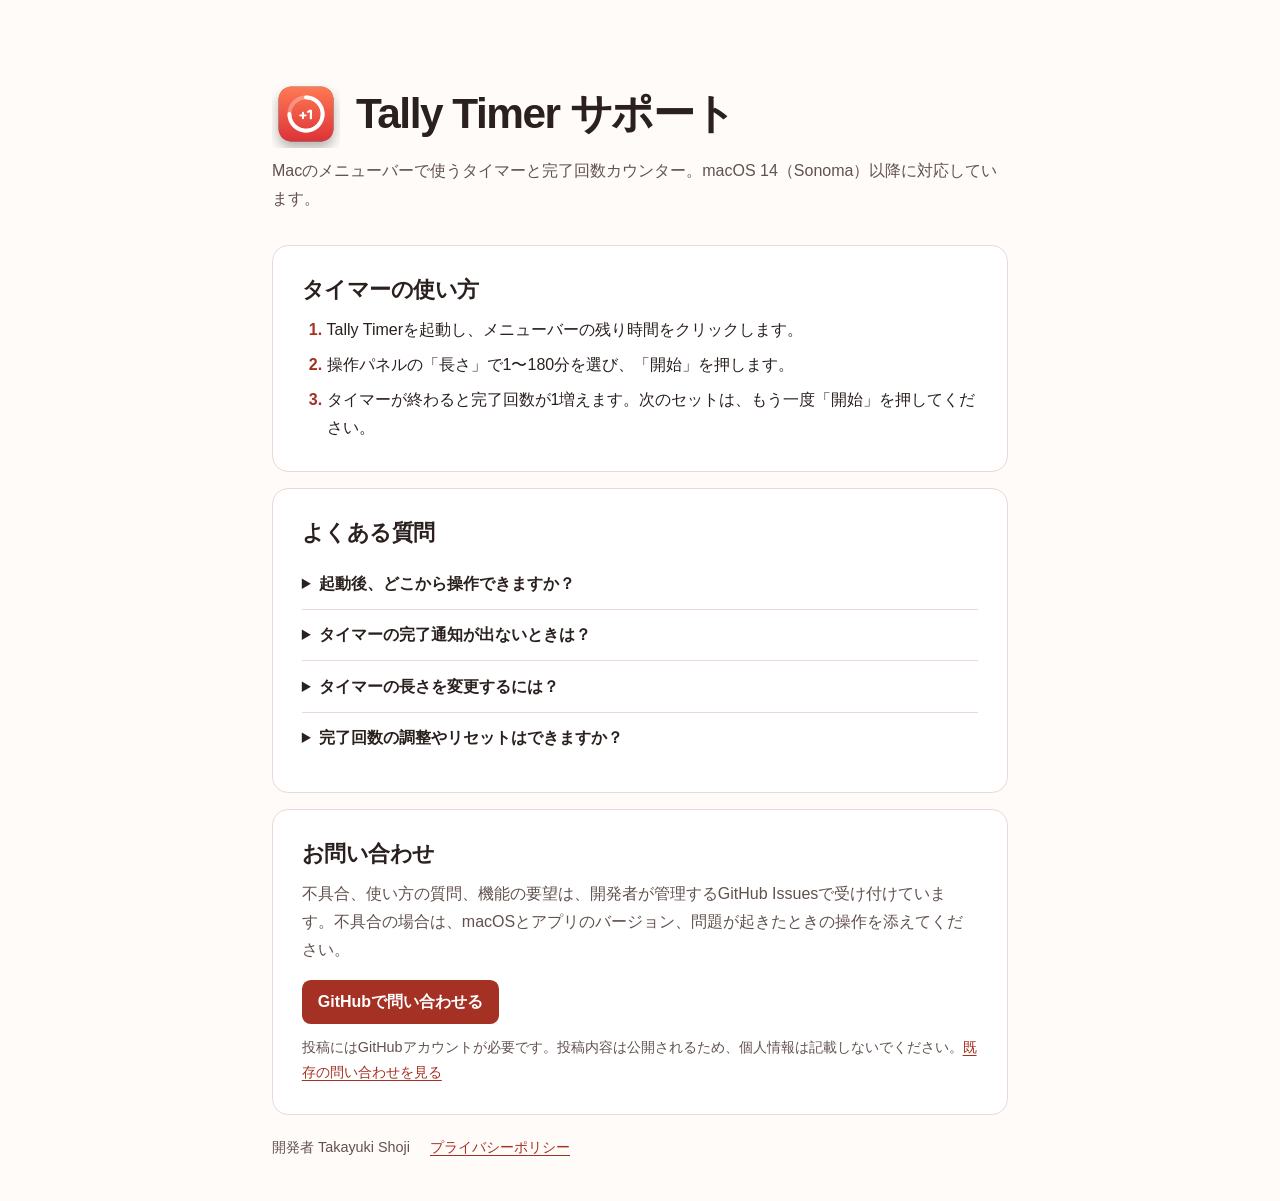
==== docs/index.html @ 3aad8c7c "Tally Timerのサポートページを追加" ====
<!doctype html>
<html lang="ja">
<head>
  <meta charset="utf-8">
  <meta name="viewport" content="width=device-width, initial-scale=1">
  <meta name="description" content="Macのメニューバーアプリ Tally Timer の使い方、通知の設定、不具合のお問い合わせ窓口です。">
  <title>Tally Timer サポート</title>
  <link rel="icon" href="app-icon.png" type="image/png">
  <style>
    :root {
      color-scheme: light dark;
      --background: #fffbf9;
      --surface: #fff;
      --text: #2a201e;
      --muted: #62524e;
      --line: #e9dad5;
      --accent: #a43123;
      --button: #a43123;
      --button-text: #fff;
      font-family: -apple-system, BlinkMacSystemFont, "Hiragino Sans", "Yu Gothic", sans-serif;
    }

    @media (prefers-color-scheme: dark) {
      :root {
        --background: #1d1715;
        --surface: #2a201e;
        --text: #fff2ed;
        --muted: #d4bcb3;
        --line: #4e3c37;
        --accent: #ffab96;
        --button: #ffab96;
        --button-text: #2a201e;
      }
    }

    * { box-sizing: border-box; }

    body {
      margin: 0;
      background: var(--background);
      color: var(--text);
      line-height: 1.75;
    }

    a { color: var(--accent); text-underline-offset: .2em; }
    a:focus-visible, summary:focus-visible { outline: 2px solid var(--accent); outline-offset: 4px; }

    .shell { width: min(100% - 2rem, 46rem); margin-inline: auto; }
    header { padding-block: clamp(2.5rem, 9vw, 5rem) 2rem; }

    .identity {
      display: flex;
      align-items: center;
      gap: 1rem;
    }

    h1, h2, p { margin: 0; }
    h1 { font-size: clamp(1.65rem, 5.5vw, 2.65rem); line-height: 1.35; letter-spacing: -.035em; }
    h2 { font-size: 1.35rem; line-height: 1.4; letter-spacing: -.025em; }
    header p { margin-top: .55rem; color: var(--muted); }
    header img { flex: none; width: clamp(3rem, 10vw, 4.25rem); height: auto; }

    main { display: grid; gap: 1rem; }
    section {
      padding: clamp(1.15rem, 4vw, 1.8rem);
      background: var(--surface);
      border: 1px solid var(--line);
      border-radius: 1rem;
    }

    ol { margin: .7rem 0 0; padding-inline-start: 1.55rem; }
    li + li { margin-top: .45rem; }
    li::marker { color: var(--accent); font-weight: 650; }

    details { border-bottom: 1px solid var(--line); }
    details:first-of-type { margin-top: .65rem; }
    details:last-child { border-bottom: 0; }
    summary { cursor: pointer; font-weight: 650; padding-block: .7rem; }
    details p { color: var(--muted); padding-bottom: .85rem; }

    .contact p { margin-top: .7rem; color: var(--muted); }
    .contact-link {
      display: inline-flex;
      align-items: center;
      min-height: 44px;
      margin-top: 1rem;
      padding: .45rem 1rem;
      border-radius: .55rem;
      background: var(--button);
      color: var(--button-text);
      font-weight: 650;
      text-decoration: none;
    }
    .contact-link:hover { text-decoration: underline; }
    .contact .note { font-size: .9rem; }

    footer {
      display: flex;
      flex-wrap: wrap;
      align-items: baseline;
      gap: .5rem 1.25rem;
      padding-block: 1.25rem 2.5rem;
      font-size: .9rem;
      color: var(--muted);
    }
  </style>
</head>
<body>
  <header class="shell">
    <div class="identity">
      <img src="app-icon.png" width="128" height="128" alt="">
      <h1>Tally Timer サポート</h1>
    </div>
    <p>Macのメニューバーで使うタイマーと完了回数カウンター。macOS 14（Sonoma）以降に対応しています。</p>
  </header>

  <main class="shell">
    <section aria-labelledby="start">
      <h2 id="start">タイマーの使い方</h2>
      <ol>
        <li>Tally Timerを起動し、メニューバーの残り時間をクリックします。</li>
        <li>操作パネルの「長さ」で1〜180分を選び、「開始」を押します。</li>
        <li>タイマーが終わると完了回数が1増えます。次のセットは、もう一度「開始」を押してください。</li>
      </ol>
    </section>

    <section aria-labelledby="faq">
      <h2 id="faq">よくある質問</h2>
      <details>
        <summary>起動後、どこから操作できますか？</summary>
        <p>画面上部のメニューバーに残り時間と完了回数が表示されます。その表示をクリックすると操作パネルが開きます。</p>
      </details>
      <details>
        <summary>タイマーの完了通知が出ないときは？</summary>
        <p>macOSの「システム設定 → 通知 → Tally Timer」で通知を許可してください。通知を確認したいときは、「長さ」を1分に設定して試せます。</p>
      </details>
      <details>
        <summary>タイマーの長さを変更するには？</summary>
        <p>実行中は「一時停止」を押してから、「長さ」を変更してください。</p>
      </details>
      <details>
        <summary>完了回数の調整やリセットはできますか？</summary>
        <p>操作パネルの「＋」「−」で調整でき、「0 に戻す」を押すとリセットできます。タイマーの長さと完了回数は、アプリを終了してもMacに保存されます。</p>
      </details>
    </section>

    <section class="contact" aria-labelledby="contact">
      <h2 id="contact">お問い合わせ</h2>
      <p>不具合、使い方の質問、機能の要望は、開発者が管理するGitHub Issuesで受け付けています。不具合の場合は、macOSとアプリのバージョン、問題が起きたときの操作を添えてください。</p>
      <a class="contact-link" href="https://github.com/haino357/TimerCounter/issues/new">GitHubで問い合わせる</a>
      <p class="note">投稿にはGitHubアカウントが必要です。投稿内容は公開されるため、個人情報は記載しないでください。<a href="https://github.com/haino357/TimerCounter/issues">既存の問い合わせを見る</a></p>
    </section>
  </main>

  <footer class="shell">
    <span>開発者 Takayuki Shoji</span>
    <a href="https://github.com/haino357/TimerCounter/blob/main/PRIVACY.md">プライバシーポリシー</a>
  </footer>
</body>
</html>
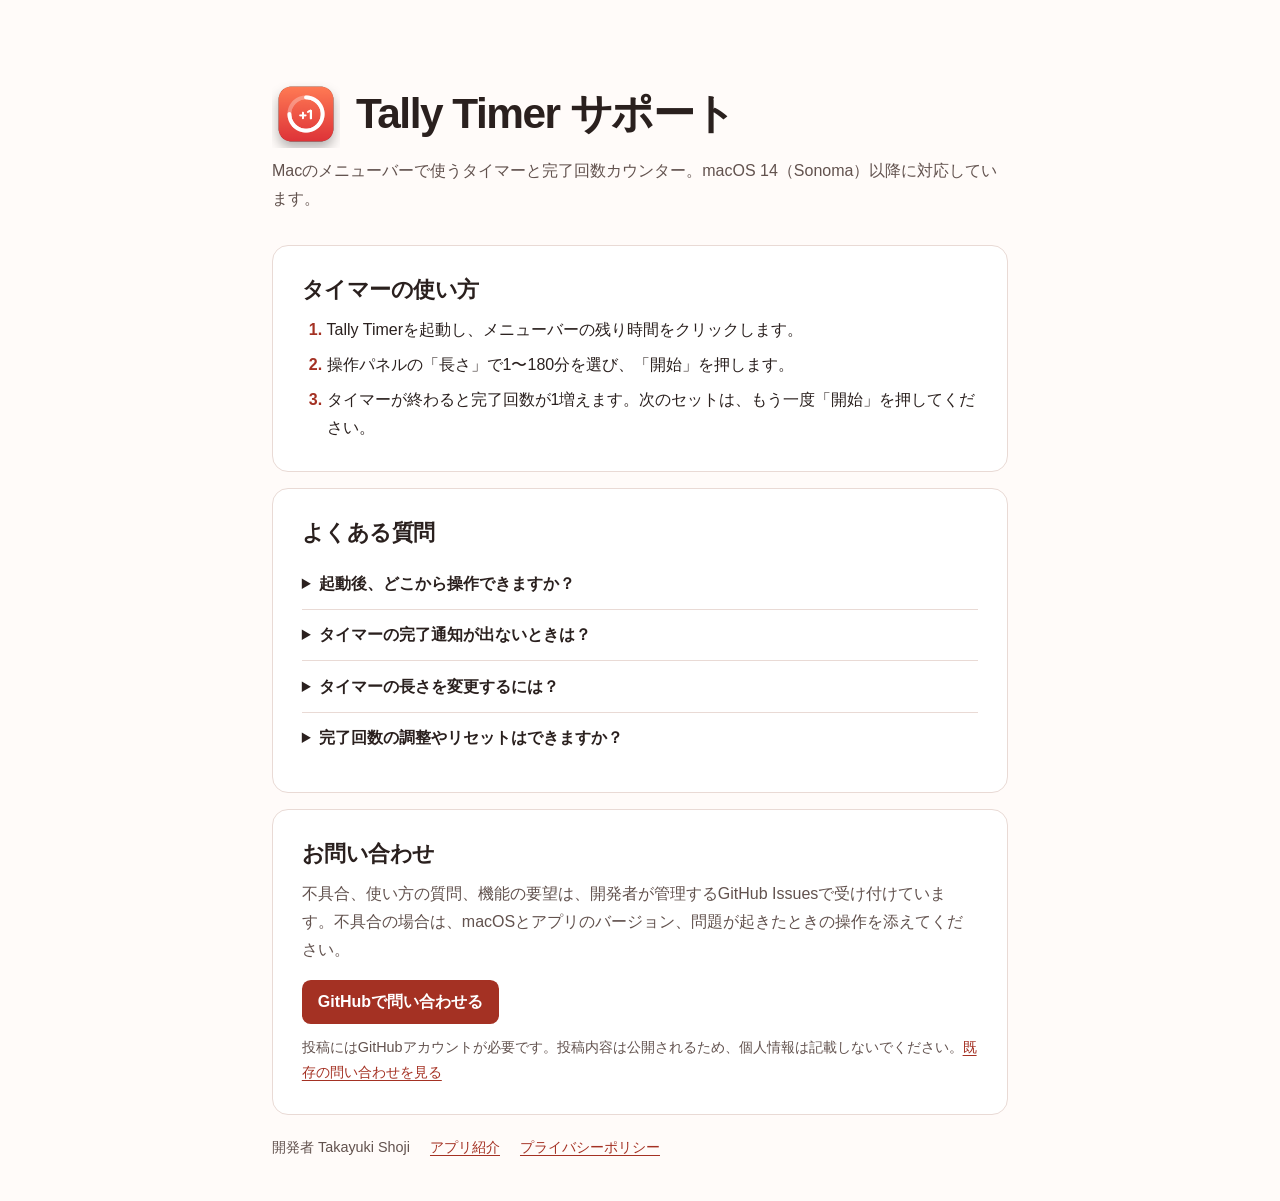
==== commit 7420fbcf: "Tally Timerのアプリ紹介ページを追加" ====
--- a/docs/index.html
+++ b/docs/index.html
@@ -6,104 +6,7 @@
   <meta name="description" content="Macのメニューバーアプリ Tally Timer の使い方、通知の設定、不具合のお問い合わせ窓口です。">
   <title>Tally Timer サポート</title>
   <link rel="icon" href="app-icon.png" type="image/png">
-  <style>
-    :root {
-      color-scheme: light dark;
-      --background: #fffbf9;
-      --surface: #fff;
-      --text: #2a201e;
-      --muted: #62524e;
-      --line: #e9dad5;
-      --accent: #a43123;
-      --button: #a43123;
-      --button-text: #fff;
-      font-family: -apple-system, BlinkMacSystemFont, "Hiragino Sans", "Yu Gothic", sans-serif;
-    }
-
-    @media (prefers-color-scheme: dark) {
-      :root {
-        --background: #1d1715;
-        --surface: #2a201e;
-        --text: #fff2ed;
-        --muted: #d4bcb3;
-        --line: #4e3c37;
-        --accent: #ffab96;
-        --button: #ffab96;
-        --button-text: #2a201e;
-      }
-    }
-
-    * { box-sizing: border-box; }
-
-    body {
-      margin: 0;
-      background: var(--background);
-      color: var(--text);
-      line-height: 1.75;
-    }
-
-    a { color: var(--accent); text-underline-offset: .2em; }
-    a:focus-visible, summary:focus-visible { outline: 2px solid var(--accent); outline-offset: 4px; }
-
-    .shell { width: min(100% - 2rem, 46rem); margin-inline: auto; }
-    header { padding-block: clamp(2.5rem, 9vw, 5rem) 2rem; }
-
-    .identity {
-      display: flex;
-      align-items: center;
-      gap: 1rem;
-    }
-
-    h1, h2, p { margin: 0; }
-    h1 { font-size: clamp(1.65rem, 5.5vw, 2.65rem); line-height: 1.35; letter-spacing: -.035em; }
-    h2 { font-size: 1.35rem; line-height: 1.4; letter-spacing: -.025em; }
-    header p { margin-top: .55rem; color: var(--muted); }
-    header img { flex: none; width: clamp(3rem, 10vw, 4.25rem); height: auto; }
-
-    main { display: grid; gap: 1rem; }
-    section {
-      padding: clamp(1.15rem, 4vw, 1.8rem);
-      background: var(--surface);
-      border: 1px solid var(--line);
-      border-radius: 1rem;
-    }
-
-    ol { margin: .7rem 0 0; padding-inline-start: 1.55rem; }
-    li + li { margin-top: .45rem; }
-    li::marker { color: var(--accent); font-weight: 650; }
-
-    details { border-bottom: 1px solid var(--line); }
-    details:first-of-type { margin-top: .65rem; }
-    details:last-child { border-bottom: 0; }
-    summary { cursor: pointer; font-weight: 650; padding-block: .7rem; }
-    details p { color: var(--muted); padding-bottom: .85rem; }
-
-    .contact p { margin-top: .7rem; color: var(--muted); }
-    .contact-link {
-      display: inline-flex;
-      align-items: center;
-      min-height: 44px;
-      margin-top: 1rem;
-      padding: .45rem 1rem;
-      border-radius: .55rem;
-      background: var(--button);
-      color: var(--button-text);
-      font-weight: 650;
-      text-decoration: none;
-    }
-    .contact-link:hover { text-decoration: underline; }
-    .contact .note { font-size: .9rem; }
-
-    footer {
-      display: flex;
-      flex-wrap: wrap;
-      align-items: baseline;
-      gap: .5rem 1.25rem;
-      padding-block: 1.25rem 2.5rem;
-      font-size: .9rem;
-      color: var(--muted);
-    }
-  </style>
+  <link rel="stylesheet" href="styles.css">
 </head>
 <body>
   <header class="shell">
@@ -154,7 +57,8 @@
 
   <footer class="shell">
     <span>開発者 Takayuki Shoji</span>
-    <a href="https://github.com/haino357/TimerCounter/blob/main/PRIVACY.md">プライバシーポリシー</a>
+    <a href="app/">アプリ紹介</a>
+    <a href="privacy/">プライバシーポリシー</a>
   </footer>
 </body>
 </html>
--- a/docs/styles.css
+++ b/docs/styles.css
@@ -0,0 +1,97 @@
+:root {
+  color-scheme: light dark;
+  --background: #fffbf9;
+  --surface: #fff;
+  --text: #2a201e;
+  --muted: #62524e;
+  --line: #e9dad5;
+  --accent: #a43123;
+  --button: #a43123;
+  --button-text: #fff;
+  font-family: -apple-system, BlinkMacSystemFont, "Hiragino Sans", "Yu Gothic", sans-serif;
+}
+
+@media (prefers-color-scheme: dark) {
+  :root {
+    --background: #1d1715;
+    --surface: #2a201e;
+    --text: #fff2ed;
+    --muted: #d4bcb3;
+    --line: #4e3c37;
+    --accent: #ffab96;
+    --button: #ffab96;
+    --button-text: #2a201e;
+  }
+}
+
+* { box-sizing: border-box; }
+
+body {
+  margin: 0;
+  background: var(--background);
+  color: var(--text);
+  line-height: 1.75;
+}
+
+a { color: var(--accent); text-underline-offset: .2em; }
+a:focus-visible, summary:focus-visible { outline: 2px solid var(--accent); outline-offset: 4px; }
+
+.shell { width: min(100% - 2rem, 46rem); margin-inline: auto; }
+header { padding-block: clamp(2.5rem, 9vw, 5rem) 2rem; }
+
+.identity {
+  display: flex;
+  align-items: center;
+  gap: 1rem;
+}
+
+h1, h2, p { margin: 0; }
+h1 { font-size: clamp(1.65rem, 5.5vw, 2.65rem); line-height: 1.35; letter-spacing: -.035em; }
+h2 { font-size: 1.35rem; line-height: 1.4; letter-spacing: -.025em; }
+header p { margin-top: .55rem; color: var(--muted); }
+header img { flex: none; width: clamp(3rem, 10vw, 4.25rem); height: auto; }
+
+main { display: grid; gap: 1rem; }
+section {
+  padding: clamp(1.15rem, 4vw, 1.8rem);
+  background: var(--surface);
+  border: 1px solid var(--line);
+  border-radius: 1rem;
+}
+
+ol { margin: .7rem 0 0; padding-inline-start: 1.55rem; }
+li + li { margin-top: .45rem; }
+li::marker { color: var(--accent); font-weight: 650; }
+
+details { border-bottom: 1px solid var(--line); }
+details:first-of-type { margin-top: .65rem; }
+details:last-child { border-bottom: 0; }
+summary { cursor: pointer; font-weight: 650; padding-block: .7rem; }
+details p { color: var(--muted); padding-bottom: .85rem; }
+
+section > p { margin-top: .7rem; color: var(--muted); }
+code { overflow-wrap: anywhere; }
+.contact-link {
+  display: inline-flex;
+  align-items: center;
+  min-height: 44px;
+  margin-top: 1rem;
+  padding: .45rem 1rem;
+  border-radius: .55rem;
+  background: var(--button);
+  color: var(--button-text);
+  font-weight: 650;
+  text-decoration: none;
+}
+.contact-link:hover { text-decoration: underline; }
+.contact .note { font-size: .9rem; }
+
+footer {
+  display: flex;
+  flex-wrap: wrap;
+  align-items: baseline;
+  gap: .5rem 1.25rem;
+  padding-block: 1.25rem 2.5rem;
+  font-size: .9rem;
+  color: var(--muted);
+}
